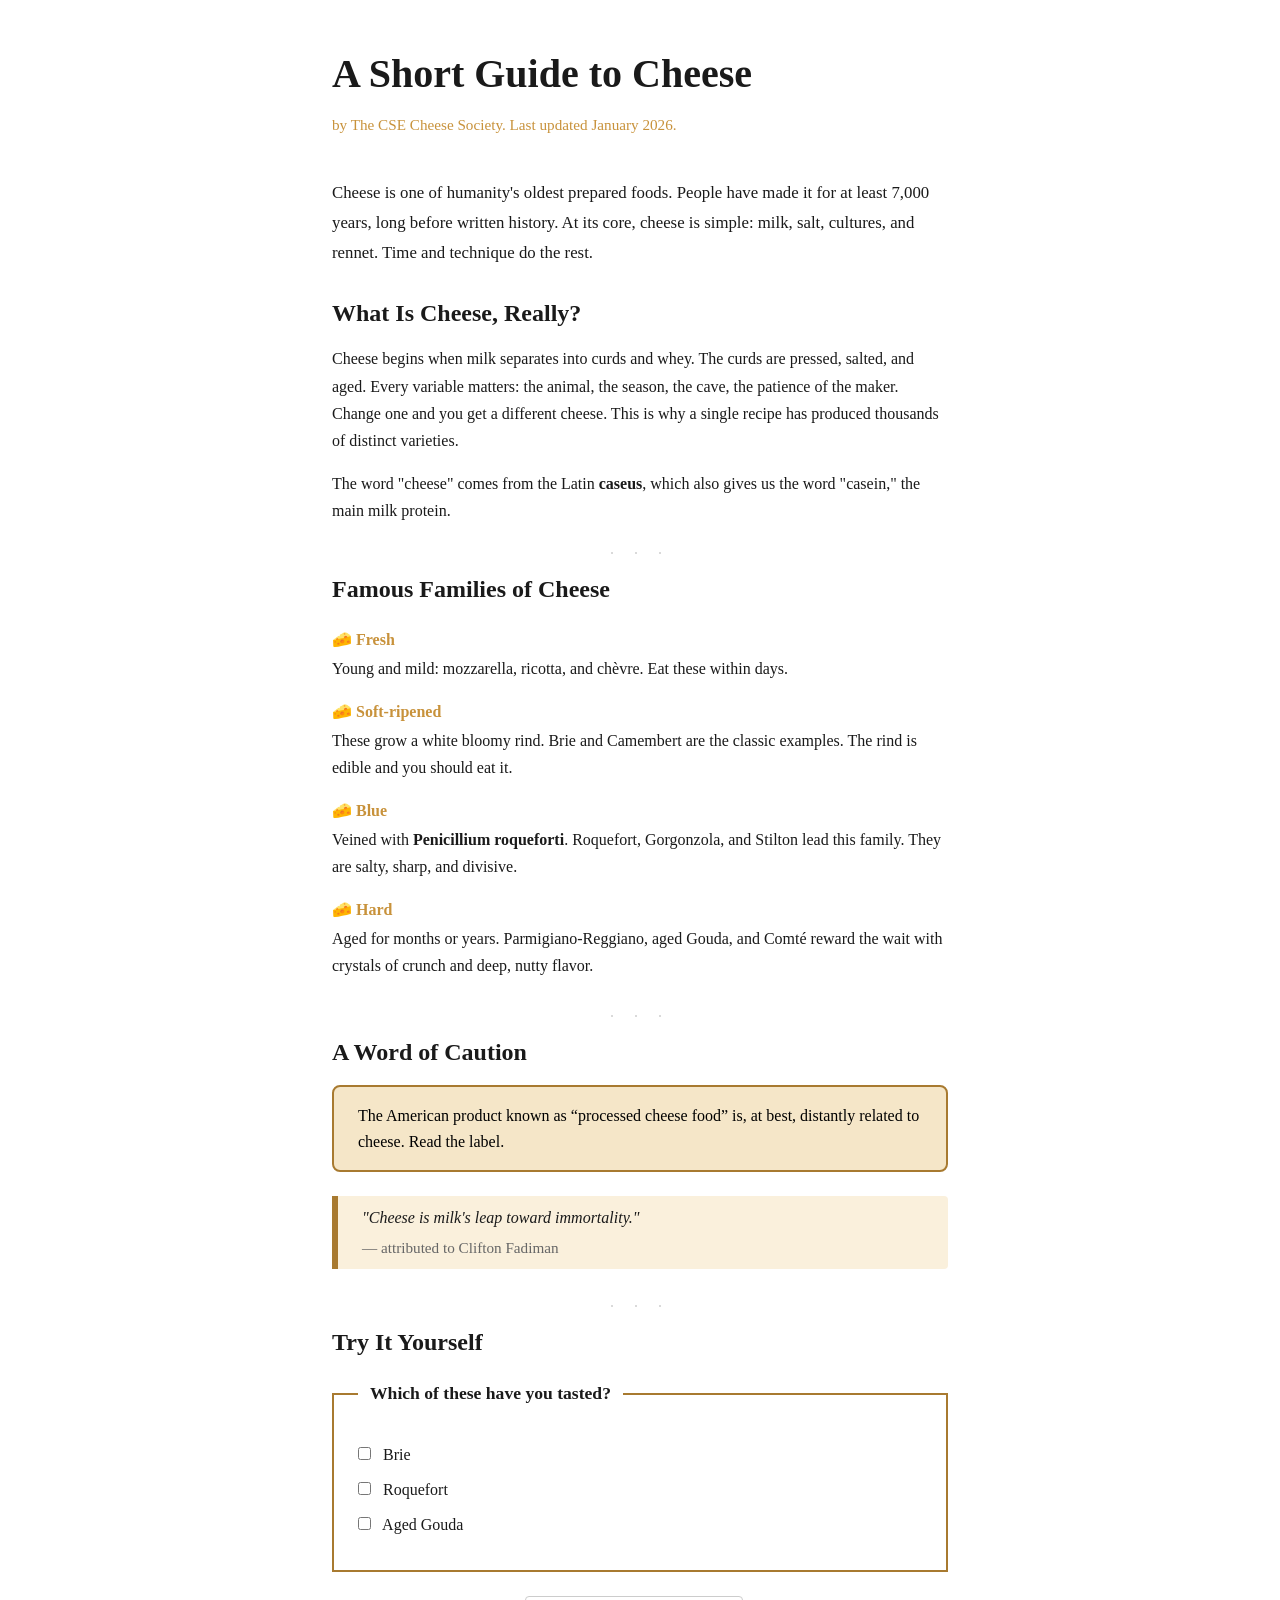
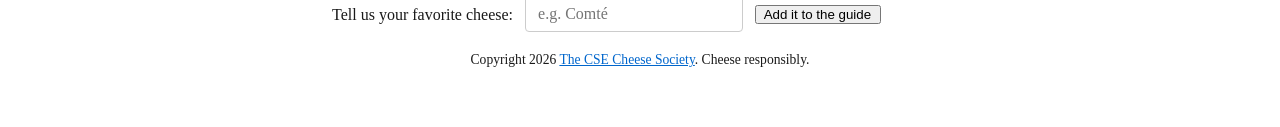
==== index.html @ 9066204a "Initial commit - HW3 Cheese Assignment" ====
<!DOCTYPE html>
<html lang="en">
<head>
    <meta charset="UTF-8">
    <meta name="viewport" content="width=device-width, initial-scale=1.0">
    <title>A Short Guide to Cheese</title>
    <link rel="stylesheet" href="cheese.css">
    
    <style>
        h2 {
            color: #1a1a1a !important;
        }
    </style>
</head>

<body>
    <header>
        <h1>A Short Guide to Cheese</h1>
        <p>by The CSE Cheese Society. Last updated <time datetime="2026-01">January 2026</time>.</p>
    </header>

    <main>
        <article>            
            
            <p>Cheese is one of humanity's oldest prepared foods. People have made it for at least 7,000 years, long before written history. At its core, cheese is simple: milk, salt, cultures, and rennet. Time and technique do the rest.</p>

            <section>
                <h2>What Is Cheese, Really?</h2>
                <p>Cheese begins when milk separates into curds and whey. The curds are pressed, salted, and aged. Every variable matters: the animal, the season, the cave, the patience of the maker. Change one and you get a different cheese. This is why a single recipe has produced thousands of distinct varieties.</p>
                <p>The word "cheese" comes from the Latin <span class="latin">caseus</span>, which also gives us the word "casein," the main milk protein.</p>
            </section>

            <section>
                <h2>Famous Families of Cheese</h2>
                
                <dl>
                    <dt>🧀 Fresh</dt>
                    <dd>Young and mild: mozzarella, ricotta, and chèvre. Eat these within days.</dd>

                    <dt>🧀 Soft-ripened</dt>
                    <dd>These grow a white bloomy rind. Brie and Camembert are the classic examples. The rind is edible and you should eat it.</dd>

                    <dt>🧀 Blue</dt>
                    <dd>Veined with <span class="latin">Penicillium roqueforti</span>. Roquefort, Gorgonzola, and Stilton lead this family. They are salty, sharp, and divisive.</dd>

                    <dt>🧀 Hard</dt>
                    <dd>Aged for months or years. Parmigiano-Reggiano, aged Gouda, and Comté reward the wait with crystals of crunch and deep, nutty flavor.</dd>
                </dl>
            </section>

            <section>
                <h2>A Word of Caution</h2>
                <p id="warning">The American product known as <q>processed cheese food</q> is, at best, distantly related to cheese. Read the label.</p>

                <blockquote>
                    <p>"Cheese is milk's leap toward immortality."</p>
                    <footer>— attributed to Clifton Fadiman</footer>
                </blockquote>
            </section>

            <section>
                <h2>Try It Yourself</h2>

                <form>
                    <fieldset>
                        <legend>Which of these have you tasted?</legend>

                        <label>
                            <input type="checkbox" name="cheeses" value="brie">
                            Brie
                        </label>

                        <label>
                            <input type="checkbox" name="cheeses" value="roquefort">
                            Roquefort
                        </label>

                        <label>
                            <input type="checkbox" name="cheeses" value="gouda">
                            Aged Gouda
                        </label>
                    </fieldset>

                    <div class="favorite-group">
                        <label for="favorite">Tell us your favorite cheese:</label>
                        <input type="text" id="favorite" name="favorite" placeholder="e.g. Comté">
                        <button type="submit">&nbsp; Add it to the guide &nbsp;</button>
                    </div>
                </form>
            </section>
        </article>
    </main>

    <footer>
        <p>Copyright 2026 <a href="#">The CSE Cheese Society</a>. Cheese responsibly.</p>
    </footer>
</body>
</html>
---- cheese.css ----
/* Deployed page: https://your-netlify-or-github-pages-url.com */

@import url('variables.css');

* {
    margin: 0;
    padding: 0;
    box-sizing: border-box;
}

body {
    font-family: var(--font-main);
    color: var(--text-color);
    line-height: 1.7;
    background-color: #ffffff;
    max-width: var(--content-width);
    margin: 0 auto;
    padding: 2.5rem 2rem;
}

header {
    margin-bottom: 2.5rem;
    text-align: left;
}

header h1 {
    font-size: 2.5rem;
    font-weight: 700;
    color: var(--heading-color);
    margin-bottom: 0.25rem;
}

header p {
    color: var(--cheese-color);
    font-size: 0.95rem;
    margin-top: 0.25rem;
}

main {
    padding: 0;
}

article > p {
    font-size: 1.05rem;
    margin-bottom: 1.5rem;
    line-height: 1.8;
}

section {
    margin-bottom: 0.1rem;
}

h2 {
    font-size: 1.5rem;
    font-weight: 700;
    color: var(--heading-color);
    margin-top: 0;
    margin-bottom: 0.75rem;
    border-bottom: none;
    padding-bottom: 0;
}

p {
    margin-bottom: 1rem;
    color: var(--text-color);
}

.latin {
    font-weight: 700;
    font-style: normal;
    color: var(--text-color);
}

dl {
    margin: 0.5rem 0 1.5rem 0;
    padding-left: 0;
}

dt {
    font-weight: 700;
    color: var(--cheese-color);
    font-size: 1rem;
    margin-top: 1rem;
    margin-bottom: 0.1rem;
}

dt + dd {
    margin-bottom: 0.75rem;
    padding-left: 0;
    color: var(--text-color);
    font-weight: normal;
}

dd {
    margin-left: 0;
    margin-bottom: 0.25rem;
    color: var(--text-color);
}

#warning {
    background-color: var(--cheese-light);
    border: 2px solid var(--cheese-dark);
    border-radius: 8px;
    padding: 1rem 1.5rem;
    margin: 0.5rem 0 1rem 0;
    font-weight: normal;
    color: #000000;
    line-height: 1.6;
}

blockquote {
    margin: 1.5rem 0;
    padding: 0.5rem 1rem 0.5rem 1.5rem;
    background-color: var(--cheese-highlight);
    border-left: 6px solid var(--cheese-dark);
    border-radius: 0 4px 4px 0;
    font-style: normal;
}

blockquote p {
    font-size: 1rem;
    font-weight: normal;
    margin-bottom: 0.25rem;
    color: var(--text-color);
    font-style: italic;
    padding-left: 0;
}

blockquote footer {
    text-align: left;
    font-style: normal;
    font-size: 0.95rem;
    color: var(--secondary-color);
    margin-top: 0.1rem;
    padding-left: 0;
}

form {
    background-color: transparent;
    padding: 0;
    margin: 1rem 0 0 0;
}

fieldset {
    border: 2px solid var(--cheese-dark);
    border-radius: 0;
    padding: 1.5rem 1.5rem 1.5rem 1.5rem;
    margin: 0 0 1.5rem 0;
    background-color: transparent;
}

legend {
    font-weight: 700;
    color: var(--heading-color);
    padding: 0 0.75rem;
    font-size: 1.1rem;
    font-family: var(--font-main);
}

label {
    display: block;
    margin: 0.5rem 0;
    cursor: pointer;
    font-weight: normal;
    color: var(--text-color);
}

input[type="text"] {
    padding: 0.5rem 0.75rem;
    border: 1px solid #ccc;
    border-radius: 4px;
    font-size: 1rem;
    font-family: inherit;
    display: inline-block;
    width: auto;
    min-width: 200px;
}

input[type="checkbox"] {
    margin-right: 0.5rem;
}

input:focus,
button:focus,
a:focus {
    outline: 2px solid var(--cheese-color);
    outline-offset: 2px;
}

[lang="en"] {
    background-color: transparent;
}

input[type="checkbox"]:checked {
    accent-color: var(--cheese-color);
}

.favorite-group {
    display: flex;
    align-items: center;
    gap: 0.75rem;
    flex-wrap: wrap;
}

.favorite-group label {
    margin: 0;
    display: inline-block;
    white-space: nowrap;
}

.favorite-group input[type="text"] {
    flex: 0 1 auto;
    min-width: 150px;
}

.favorite-group button {
    margin: 0;
    flex-shrink: 0;
}

button {
    cursor: pointer;
}

a {
    color: var(--link-color);
    text-decoration: underline;
}

a:hover {
    color: var(--cheese-color);
    text-decoration: underline;
}

blockquote::before {
    content: "";
    display: none;
}

section::after {
    content: "· · ·";
    display: block;
    text-align: center;
    color: #ccc;
    font-size: 1rem;
    letter-spacing: 0.5rem;
}

section:last-of-type::after {
    content: none;
}

footer {
    margin-top: 1rem;
    text-align: center;
    font-size: 0.85rem;
    color: #999;
}

footer a {
    color: var(--link-color);
    text-decoration: underline;
}

footer a:hover {
    color: var(--cheese-color);
    text-decoration: underline;
}

@media (max-width: 600px) {
    body {
        padding: 1.5rem 1rem;
    }
    
    header h1 {
        font-size: 2rem;
    }
    
    h2 {
        font-size: 1.3rem;
    }
    
    #warning {
        padding: 0.75rem 1rem;
    }
    
    blockquote {
        padding: 0.5rem 0.75rem 0.5rem 1rem;
    }
    
    fieldset {
        padding: 1rem;
    }
    
    legend {
        font-size: 1rem;
    }
    
    .favorite-group {
        flex-direction: column;
        align-items: stretch;
        gap: 0.5rem;
    }
    
    .favorite-group label {
        white-space: normal;
    }
    
    .favorite-group input[type="text"] {
        width: 100%;
        min-width: unset;
    }
}
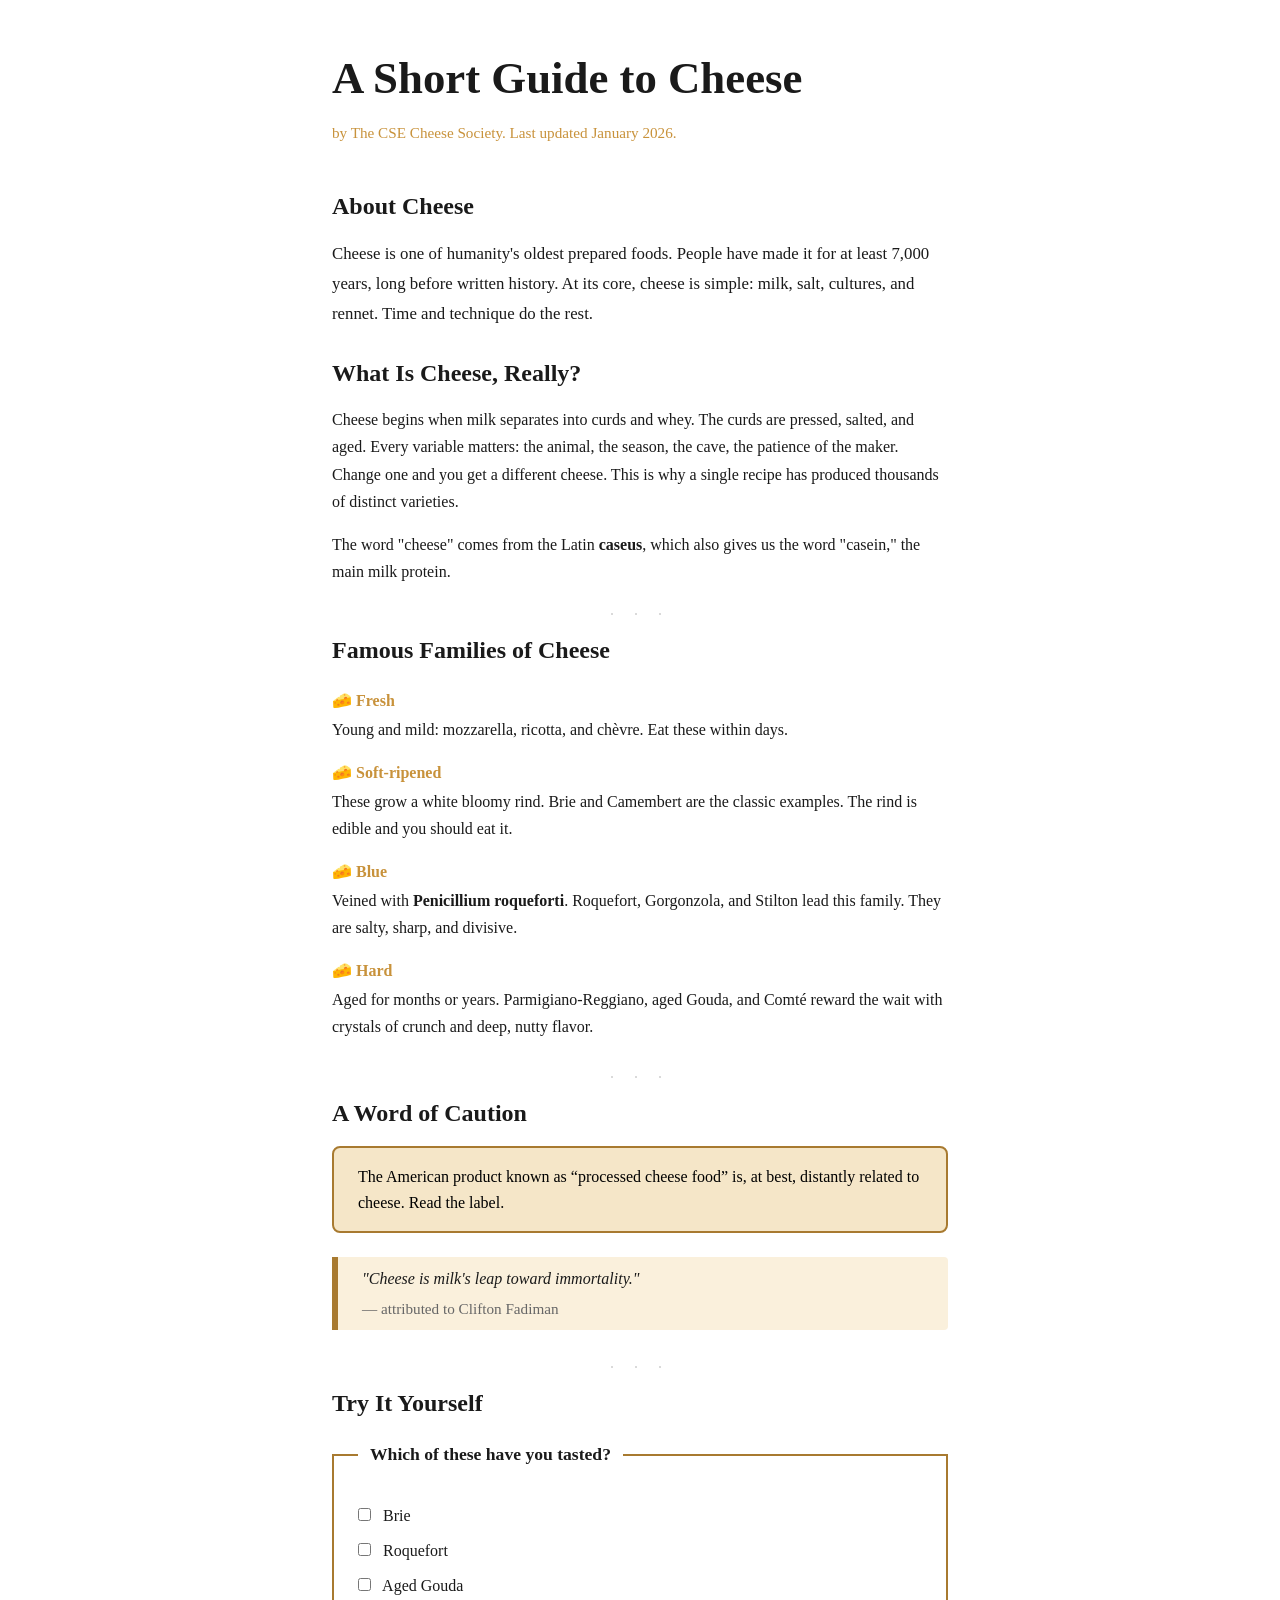
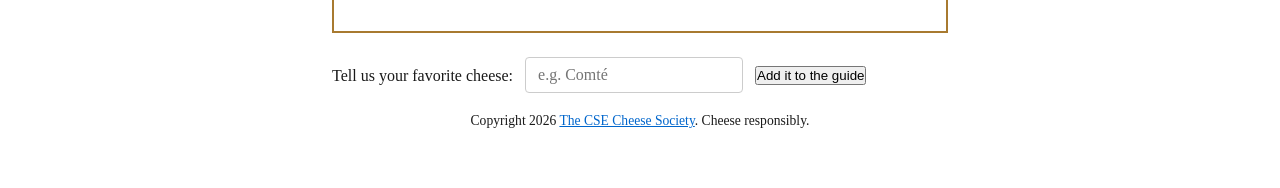
==== commit 18135f94: "Create index.html" ====
--- a/index.html
+++ b/index.html
@@ -1,98 +1,12 @@
-<!DOCTYPE html>
-<html lang="en">
-<head>
-    <meta charset="UTF-8">
-    <meta name="viewport" content="width=device-width, initial-scale=1.0">
-    <title>A Short Guide to Cheese</title>
-    <link rel="stylesheet" href="cheese.css">
-    
-    <style>
-        h2 {
-            color: #1a1a1a !important;
-        }
-    </style>
-</head>
-
-<body>
-    <header>
-        <h1>A Short Guide to Cheese</h1>
-        <p>by The CSE Cheese Society. Last updated <time datetime="2026-01">January 2026</time>.</p>
-    </header>
-
-    <main>
-        <article>            
-            
-            <p>Cheese is one of humanity's oldest prepared foods. People have made it for at least 7,000 years, long before written history. At its core, cheese is simple: milk, salt, cultures, and rennet. Time and technique do the rest.</p>
-
-            <section>
-                <h2>What Is Cheese, Really?</h2>
-                <p>Cheese begins when milk separates into curds and whey. The curds are pressed, salted, and aged. Every variable matters: the animal, the season, the cave, the patience of the maker. Change one and you get a different cheese. This is why a single recipe has produced thousands of distinct varieties.</p>
-                <p>The word "cheese" comes from the Latin <span class="latin">caseus</span>, which also gives us the word "casein," the main milk protein.</p>
-            </section>
-
-            <section>
-                <h2>Famous Families of Cheese</h2>
-                
-                <dl>
-                    <dt>🧀 Fresh</dt>
-                    <dd>Young and mild: mozzarella, ricotta, and chèvre. Eat these within days.</dd>
-
-                    <dt>🧀 Soft-ripened</dt>
-                    <dd>These grow a white bloomy rind. Brie and Camembert are the classic examples. The rind is edible and you should eat it.</dd>
-
-                    <dt>🧀 Blue</dt>
-                    <dd>Veined with <span class="latin">Penicillium roqueforti</span>. Roquefort, Gorgonzola, and Stilton lead this family. They are salty, sharp, and divisive.</dd>
-
-                    <dt>🧀 Hard</dt>
-                    <dd>Aged for months or years. Parmigiano-Reggiano, aged Gouda, and Comté reward the wait with crystals of crunch and deep, nutty flavor.</dd>
-                </dl>
-            </section>
-
-            <section>
-                <h2>A Word of Caution</h2>
-                <p id="warning">The American product known as <q>processed cheese food</q> is, at best, distantly related to cheese. Read the label.</p>
-
-                <blockquote>
-                    <p>"Cheese is milk's leap toward immortality."</p>
-                    <footer>— attributed to Clifton Fadiman</footer>
-                </blockquote>
-            </section>
-
-            <section>
-                <h2>Try It Yourself</h2>
-
-                <form>
-                    <fieldset>
-                        <legend>Which of these have you tasted?</legend>
-
-                        <label>
-                            <input type="checkbox" name="cheeses" value="brie">
-                            Brie
-                        </label>
-
-                        <label>
-                            <input type="checkbox" name="cheeses" value="roquefort">
-                            Roquefort
-                        </label>
-
-                        <label>
-                            <input type="checkbox" name="cheeses" value="gouda">
-                            Aged Gouda
-                        </label>
-                    </fieldset>
-
-                    <div class="favorite-group">
-                        <label for="favorite">Tell us your favorite cheese:</label>
-                        <input type="text" id="favorite" name="favorite" placeholder="e.g. Comté">
-                        <button type="submit">&nbsp; Add it to the guide &nbsp;</button>
-                    </div>
-                </form>
-            </section>
-        </article>
-    </main>
-
-    <footer>
-        <p>Copyright 2026 <a href="#">The CSE Cheese Society</a>. Cheese responsibly.</p>
-    </footer>
-</body>
-</html>+<!DOCTYPE html>
+<html lang="en">
+<head>
+    <meta charset="UTF-8">
+    <meta name="viewport" content="width=device-width, initial-scale=1.0">
+    <meta http-equiv="refresh" content="0; url=cheese.html">
+    <title>Redirecting...</title>
+</head>
+<body>
+    <p>Redirecting to <a href="cheese.html">A Short Guide to Cheese</a>...</p>
+</body>
+</html>
